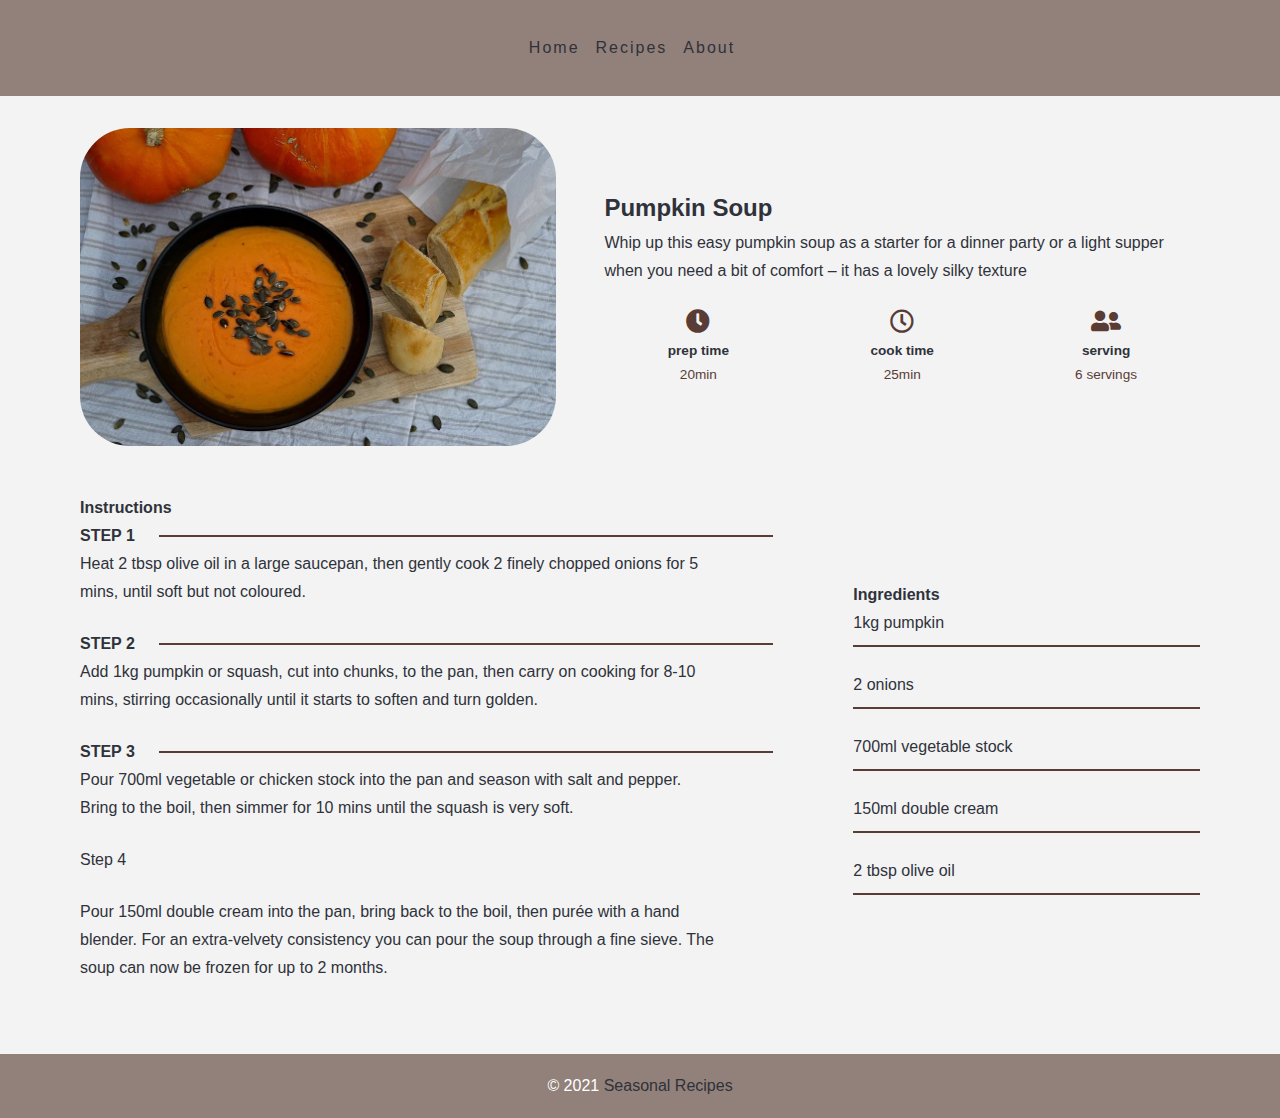
==== recipe.html @ 068dbd2a "Add files via upload" ====
<!DOCTYPE html>
<html lang="en">
  <head>
    <meta charset="UTF-8" />
    <meta http-equiv="X-UA-Compatible" content="IE=edge" />
    <meta name="viewport" content="width=device-width, initial-scale=1.0" />
    <title>Seasonal Recipes</title>
   
    <link rel="shortcut icon" href="./assets/favicon.ico" type="image/x-icon" />
    <link
      rel="stylesheet"
      href="https://cdnjs.cloudflare.com/ajax/libs/font-awesome/5.14.0/css/all.min.css"/>
    <link rel="stylesheet" href="./css/main.css" />
</head>
<body>
 <nav class="navbar">
    <ul>
     <div class="nav-links">
      <a href="index.html" class="nav-link">Home</a>
      <a href="autumn.html" class="nav-link">Recipes</a>
      <a href="about.html" class="nav-link">About</a>
    </div>
    </ul>
 </nav>
 <!-- main -->
 <main class="page">
<div class="recipe-page">
<section class="recipe-top">
  <img src="./images/autumn.jpg" class="img recipe-top-img" alt="pumpkin soup">
  <article class="recipe-info">
    <h2>Pumpkin Soup</h2>
    <p>Whip up this easy pumpkin soup as a starter for a dinner party or a light supper when you need a bit of comfort – it has a lovely silky texture</p>
    <div class="recipe-icons">
      <article>
        <i class="fas fa-clock"></i>
        <h5>prep time</h5>
        <p>20min</p>
      </article>
      <article>
        <i class="far fa-clock"></i>
        <h5>cook time</h5>
        <p>25min</p>
      </article>
      <article>
        <i class="fas fa-user-friends"></i>
        <h5>serving</h5>
        <p>6 servings</p>
      </article>
    </div>
  </article>
</section>

<section class="recipe-content">
  <article>
    <h4>Instructions</h4>
    <div class="single-instruction">
      <header>
        <p>Step 1</p>
        <div></div>
      </header>
      <p>Heat 2 tbsp olive oil in a large saucepan, then gently cook 2 finely chopped onions for 5 mins, until soft but not coloured.</p>
      <div class="single-instruction">
        <header>
          <p>Step 2</p>
          <div></div>
        </header>
        <p>Add 1kg pumpkin or squash, cut into chunks, to the pan, then carry on cooking for 8-10 mins, stirring occasionally until it starts to soften and turn golden.</p>
        <div class="single-instruction">
          <header>
            <p>Step 3</p>
            <div></div>
          </header>
          <p>Pour 700ml vegetable or chicken stock into the pan and season with salt and pepper. Bring to the boil, then simmer for 10 mins until the squash is very soft.</p>
    </div>
    </div>
    </div>
    <header>
      <p>Step 4</p>
      <div></div>
    </header>
    <p>Pour 150ml double cream into the pan, bring back to the boil, then purée with a hand blender. For an extra-velvety consistency you can pour the soup through a fine sieve. The soup can now be frozen for up to 2 months.</p>
  
  </article>
  <article class="second-column">
    <div>
    <h4>Ingredients</h4>
    <p class="single-ingredient"> 1kg pumpkin</p>
    <p class="single-ingredient"> 2 onions</p>
    <p class="single-ingredient"> 700ml vegetable stock</p>
    <p class="single-ingredient"> 150ml double cream</p>
    <p class="single-ingredient"> 2 tbsp olive oil</p>
    </div>

  </article>
</section>

</div>
</main>
<!-- end of main -->
<!--footer-->
<footer class="page-footer">
    <p>
    &copy; <span id="date">2021</span>
    <span class="footer-logo">Seasonal Recipes</span>
</p>

</footer>

</body>
</html>
---- css/main.css ----
*,
::after,
::before {
  box-sizing: border-box;
  margin: 0;
  padding: 0;
}


@import url('https://fonts.googleapis.com/css2?family=Roboto:wght@400;500;600&family=Montserrat&display=swap');
html {
  font-size: 100%;
}

.img {
    width: 100%;
    display: block;
    object-fit: cover;
}

body {
    background-color: #f3f3f3;
    font-family: Arial, Helvetica, sans-serif;
    font-weight: 400;
    line-height: 1.75;
    color: #2f323a
}

p {
    margin-top: 0;
    margin-bottom: 1.5rem;
    max-width: 40em;
}

a {
    text-decoration: none;
  }


/* navbar */

.navbar {
    display: flex;
    justify-content: center;
    align-items: center;
    background-color: #92817a;
}




.nav-links{
    display: flex;
    align-items: center;
    flex-direction: column;
    height: 0;
    overflow: hidden;
    transition: 0.3s ease-in-out all;
    
}

.show-links {
    height: 310px;
}

.nav-link {
    display: block;
    text-align: center;
    color: #2f323a;
    letter-spacing: 2px;
    padding: 1rem 0;
    border-top: 1px solid #666565;
    transition: 0.3s ease-in-out all;
}

.nav-link:hover {
    color: white;
}

.contact-link a {
    padding: 0.15rem 1rem;
}

@media screen and (min-width: 900px) {
    

    .navbar {
        height: 6rem;
    }
    
    .nav-links {
        height: auto;
        flex-direction: row;
        align-items: center;
        width: 100%;
    }
    .nav-link {
        padding: 0;
        border-top: none;
        margin-right: 1rem;
        font-size: 1rem;
    }
}

/* page */

.page {
    width: 90vw;
    max-width: 1120px;
    margin: 0 auto;
    padding-top: 2rem;
    min-height: calc(100vh - 6rem + 4rem);
}

/* footer */
.page-footer{
    height: 4rem;
    background: #92817a;
    color: white;
    display: flex;
    align-items: center;
    justify-content: center;
}

.page-footer p {
    margin-bottom: 0;
}
.footer-logo,
.page-footer a {
    color:#2f323a;

}

.h-pic {
    height: 40vh;
    background: url('../images/try11.png') center/cover no-repeat;
    margin-bottom: 2rem;
    position: relative;
}

.title-bg {
    position: absolute;
    width: 100%;
    height: 100%;
    top: 0;
    left: 0;
    background: rgb(0, 0, 0, 0.2);
    display: flex;
    align-items: center;
    justify-content: center;
}

.title {
    text-align: center;
    color: rgb(255, 255, 255);
    font-family: Elegant Demo;
    font-size: 2rem;
}

@media screen and (mind-width:800px) {
    .title h1{
        font-size: 4rem;
        margin-bottom: 0;
    }
}

/* recipes */




.recipes-list {
    display: grid;
    gap: 2rem 1rem;
    padding-bottom: 3rem; 
}


.recipe {
    display: block;
}

.recipe-img {
    height: 15rem;
    border-radius: 10px;
    margin-bottom: 1rem;
}

.recipe h5 {
    margin-bottom: 0;
    line-height: 1;
    color: #2f323a;
}

.recipe p{
    margin-bottom: 0;
    line-height: 1;
    margin-top: 0.5rem;
    color:#2f323a;
    letter-spacing: 1px;
    
}

@media screen and (min-width: 576px) {
    .recipes-list {
        grid-template-columns: 1fr 1fr;
    }
    .recipe-img {
        height: 10rem;
    }
}
    


@media screen and (min-width: 1200px) {
    .recipe h5 {
        font-size: 1.15rem;
    }
    .recipes-list {
        grid-template-columns: 1fr 1fr;
    }

}

.recipe-top {
    display: grid;
    gap: 3rem;
    
}

.recipe-top-img {
    
    border-radius: 50px;
}

.recipe-info {
    color:#2f323a;

}

.recipe-icons {
    display: grid;
    grid-template-columns: repeat(3, 1fr);
    gap: 1rem;
    margin: 2rem, 0;
    text-align: center;
}

.recipe-icons i {
    font-size: 1.5rem;
    color: #5a3c36;
}

.recipe-icons h5,
.recipe-icons p {
    margin-bottom: 0;
    font-size: 0.85rem;
} 
.recipe-icons p {
    color: #5a3c36;
}
@media screen and (min-width: 992px) {
    .recipe-top {
        grid-template-columns: 4fr 5fr;
        align-items: center;
    }
}


.recipe-content {
    padding: 3rem 0;
    display: grid;
    gap: 2rem 5rem;

}

@media screen and (min-width: 992px) {
    .recipe-content {
        grid-template-columns: 2fr 1fr;
        align-items: center;
    }
}

.single-instruction header {
    display: grid;
    grid-template-columns: auto 1fr;
    gap: 1.5rem;
    align-items: center;
}

.single-instruction header p {
    text-transform: uppercase;
    font-weight: 600;
    margin-bottom: 0;
    color: #2f323a;
}

.single-instruction > p {
    color: #2f323a;
}
.single-instruction header div {
    height: 2px;
    background: #5a3c36;
}

.second-column {
    display: grid;
    row-gap: 2rem;

}

.single-ingredient {
    border-bottom: 2px solid #5a3c36;
    padding-bottom: 0.5rem;

}



.recipes-list2 {
    display: grid;
    gap: 2rem 1rem;
    padding-bottom: 3rem; 
}
.recipe2 {
    display: block;
}

.recipe-img2 {
    height: 10rem;
    border-radius: 10px;
    margin-bottom: 1rem;

}

@media screen and (min-width: 576px) {
    .recipes-list2 {
        grid-template-columns: 1fr 1fr;
    }
    .recipe-img2 {
        height: 10rem;
    }
}



@media screen and (min-width: 1200px) {
    .recipe2 h5 {
        font-size: 1.15rem;
    }
    .recipes-list2 {
        grid-template-columns: 1fr 1fr 1fr;
    }
}
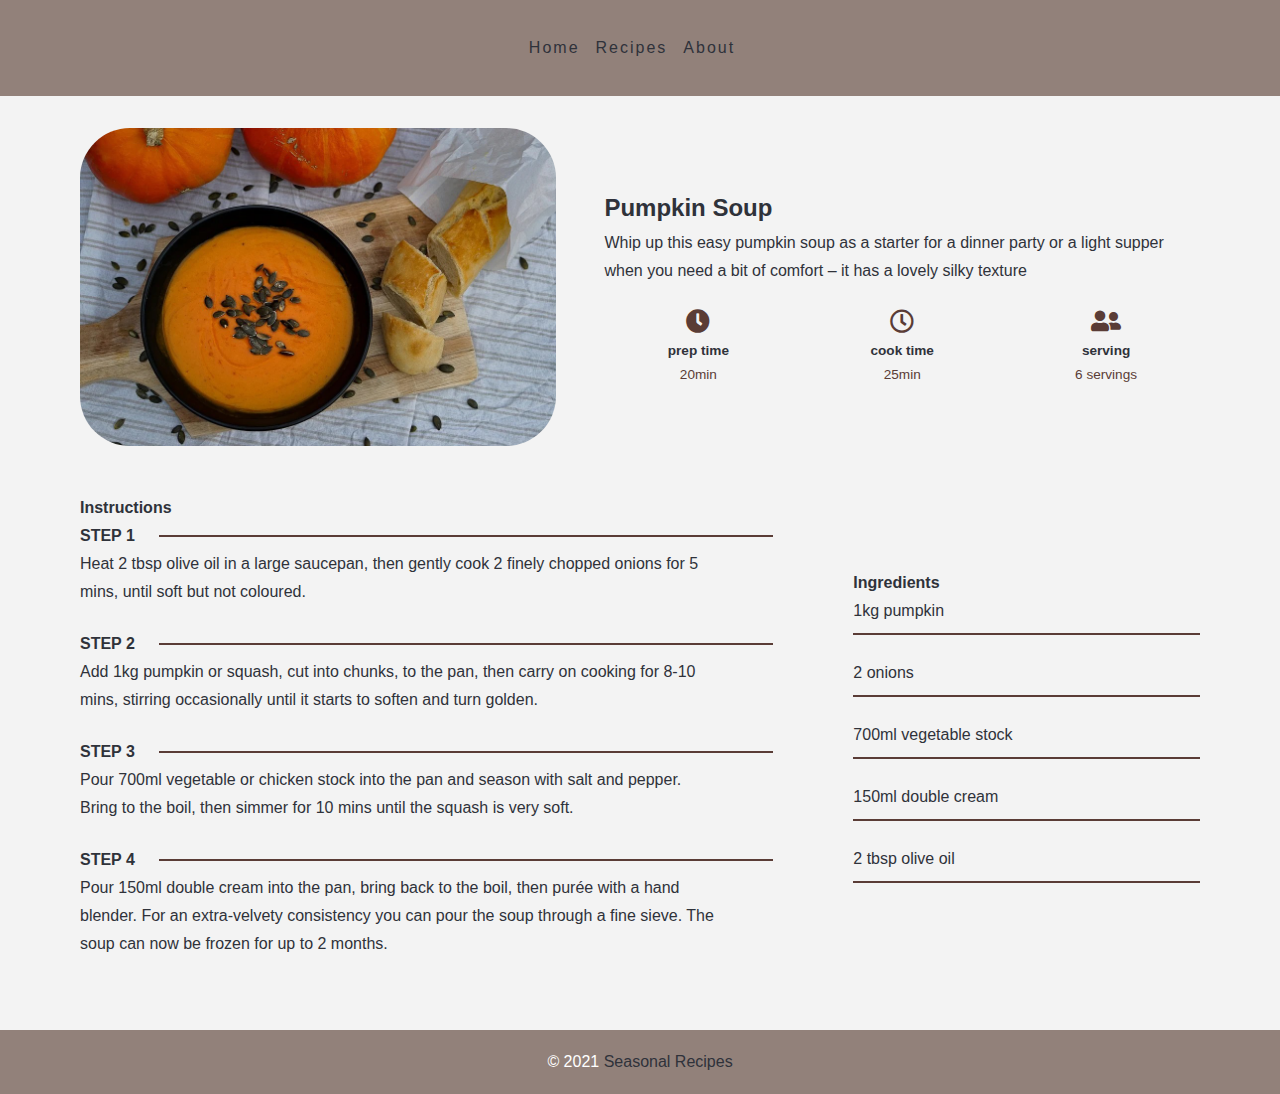
==== commit bcf11be5: "Update recipe.html" ====
--- a/recipe.html
+++ b/recipe.html
@@ -60,28 +60,30 @@
         <div></div>
       </header>
       <p>Heat 2 tbsp olive oil in a large saucepan, then gently cook 2 finely chopped onions for 5 mins, until soft but not coloured.</p>
+      </div>
       <div class="single-instruction">
         <header>
           <p>Step 2</p>
           <div></div>
         </header>
         <p>Add 1kg pumpkin or squash, cut into chunks, to the pan, then carry on cooking for 8-10 mins, stirring occasionally until it starts to soften and turn golden.</p>
+        </div>
         <div class="single-instruction">
           <header>
             <p>Step 3</p>
             <div></div>
           </header>
           <p>Pour 700ml vegetable or chicken stock into the pan and season with salt and pepper. Bring to the boil, then simmer for 10 mins until the squash is very soft.</p>
-    </div>
-    </div>
-    </div>
-    <header>
-      <p>Step 4</p>
-      <div></div>
-    </header>
-    <p>Pour 150ml double cream into the pan, bring back to the boil, then purée with a hand blender. For an extra-velvety consistency you can pour the soup through a fine sieve. The soup can now be frozen for up to 2 months.</p>
+          </div>
+          <div class="single-instruction">
+            <header>
+              <p>Step 4</p>
+              <div></div>
+            </header>
+            <p>Pour 150ml double cream into the pan, bring back to the boil, then purée with a hand blender. For an extra-velvety consistency you can pour the soup through a fine sieve. The soup can now be frozen for up to 2 months.</p>
+            </div>
+ </article>
   
-  </article>
   <article class="second-column">
     <div>
     <h4>Ingredients</h4>
@@ -108,4 +110,4 @@
 </footer>
 
 </body>
-</html>+</html>
--- a/css/main.css
+++ b/css/main.css
@@ -52,9 +52,10 @@
 .nav-links{
     display: flex;
     align-items: center;
-    flex-direction: column;
+    flex-direction: row;
     height: 0;
-    overflow: hidden;
+    padding-top: 20px;
+    padding-bottom: 20px;
     transition: 0.3s ease-in-out all;
     
 }
@@ -351,4 +352,4 @@
     .recipes-list2 {
         grid-template-columns: 1fr 1fr 1fr;
     }
-}+}
